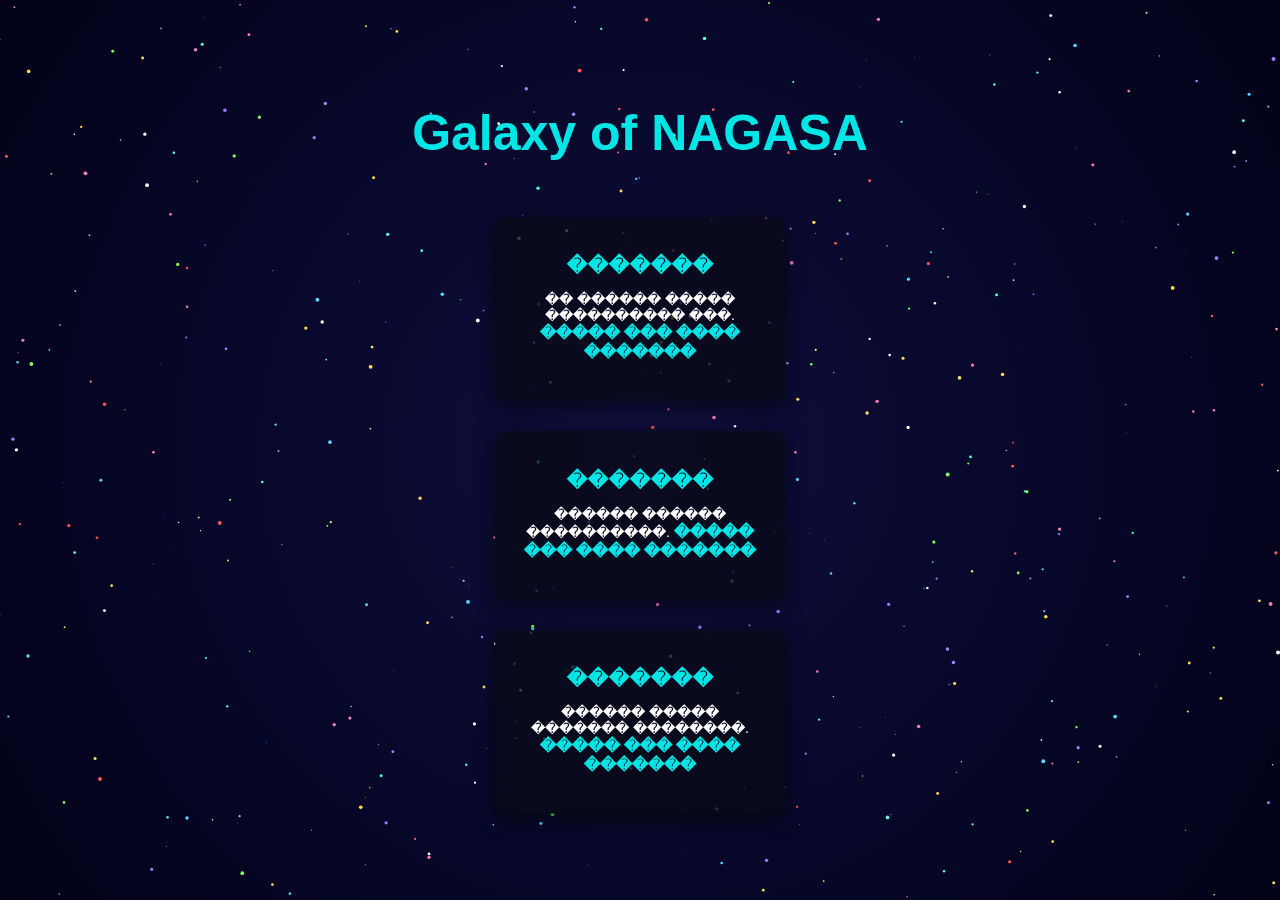
==== dashboard.html @ 5606db0b "Add files via upload" ====
<!DOCTYPE html>
<html lang="ar">
<head>
  <meta charset="UTF-8" />
  <meta name="viewport" content="width=device-width, initial-scale=1.0" />
  <title>Galaxy of NAGASA - ���� ������</title>
  <link rel="stylesheet" href="styles.css" />
</head>
<body>
  <div id="galaxy">
    <canvas id="stars"></canvas>
    <div class="dashboard-container">
      <h1>Galaxy of NAGASA</h1>
      <div class="section-container">
        <div class="section" id="members">
          <h2>�������</h2>
          <p>�� ������ ����� ���������� ���. <a href="members.html">����� ��� ���� �������</a></p>
        </div>
        <div class="section" id="games">
          <h2>�������</h2>
          <p>������ ������ ����������. <a href="games.html">����� ��� ���� �������</a></p>
        </div>
        <div class="section" id="training">
          <h2>�������</h2>
          <p>������ ����� ������� ��������. <a href="training.html">����� ��� ���� �������</a></p>
        </div>
      </div>
    </div>
  </div>
  <script src="script.js"></script>
</body>
</html>
---- styles.css ----
body {
  margin: 0;
  overflow: hidden;
  font-family: 'Orbitron', sans-serif;
  background: radial-gradient(circle, #0f0f3e, #010118);
}

#galaxy {
  position: relative;
  height: 100vh;
  width: 100vw;
}

canvas {
  position: absolute;
  top: 0;
  left: 0;
}

body {
  font-family: 'Orbitron', sans-serif;
  margin: 0;
  padding: 0;
  background: radial-gradient(circle, #0f0f3e, #010118);
  color: #ffffff;
}

#galaxy {
  position: relative;
  height: 100vh;
  width: 100vw;
}

canvas {
  position: absolute;
  top: 0;
  left: 0;
}

.dashboard-container {
  position: relative;
  text-align: center;
  z-index: 10;
  padding: 20px;
}

h1 {
  color: #00e6e6;
  font-size: 36px;
  margin-bottom: 40px;
  font-weight: bold;
}

.section-container {
  display: flex;
  justify-content: space-around;
  align-items: center;
  margin-top: 30px;
  flex-wrap: wrap;
}

.section {
  background-color: rgba(10, 10, 25, 0.9);
  border-radius: 10px;
  padding: 20px;
  margin: 15px;
  width: 250px;
  box-shadow: 0 4px 20px rgba(0, 0, 0, 0.8);
  transition: transform 0.3s ease, box-shadow 0.3s ease;
}

.section h2 {
  color: #00e6e6;
  font-size: 24px;
  margin-bottom: 10px;
}

.section p {
  color: #ffffff;
  font-size: 16px;
  margin-bottom: 20px;
}

.section a {
  color: #00e6e6;
  text-decoration: none;
  font-size: 16px;
  font-weight: bold;
}

.section a:hover {
  color: #00bebe;
  text-decoration: underline;
}

.section:hover {
  transform: scale(1.05);
  box-shadow: 0 8px 30px rgba(0, 0, 0, 0.9);
}

@media (max-width: 768px) {
  .section-container {
    flex-direction: column;
    align-items: center;
  }

  .section {
    width: 80%;
  }
}


.shortcut-link {
  display: inline-block;
  margin-top: 10px;
  padding: 10px;
  color: #00e6e6;
  background-color: #010118;
  text-decoration: none;
  border-radius: 5px;
  transition: background-color 0.3s ease;
}

.shortcut-link:hover {
  background-color: #00bebe;
}

body {
  margin: 0;
  overflow: hidden;
  font-family: 'Orbitron', sans-serif;
  background: radial-gradient(circle, #0f0f3e, #010118);
}

#galaxy {
  position: relative;
  height: 100vh;
  width: 100vw;
}

canvas {
  position: absolute;
  top: 0;
  left: 0;
}

.members-container {
  position: absolute;
  top: 50%;
  left: 50%;
  transform: translate(-50%, -50%);
  text-align: center;
  color: #ffffff;
  width: 80%;
  max-width: 1000px;
}

h1 {
  font-size: 30px;
  margin-bottom: 20px;
}

h2 {
  font-size: 24px;
  margin-bottom: 15px;
}

.add-member form {
  margin-bottom: 30px;
}

input, select, button {
  padding: 12px;
  margin: 8px 0;
  border-radius: 5px;
  border: none;
  font-size: 16px;
}

input, select {
  background-color: #0a0a3c;
  color: #ffffff;
}

button {
  background-color: #00e6e6;
  color: #010118;
  cursor: pointer;
  font-size: 18px;
  transition: background 0.3s;
}

button:hover {
  background-color: #00bebe;
}

table {
  width: 100%;
  margin-top: 20px;
  border-collapse: collapse;
  background-color: rgba(10, 10, 25, 0.9);
  border-radius: 5px;
}

table th, table td {
  padding: 12px;
  text-align: center;
  border: 1px solid #ddd;
}

table th {
  background-color: #0a0a3c;
  color: #00e6e6;
}

table td {
  color: #ffffff;
}

.action-link {
  color: #00e6e6;
  text-decoration: none;
  margin: 0 10px;
}

.action-link:hover {
  color: #00bebe;
}



.login-container {
  position: absolute;
  top: 50%;
  left: 50%;
  transform: translate(-50%, -50%);
  background: rgba(10, 10, 25, 0.9);
  padding: 30px;
  border-radius: 10px;
  text-align: center;
  box-shadow: 0 4px 30px rgba(0, 0, 0, 0.8);
  width: 300px;
}

.dashboard-container {
  position: absolute;
  top: 50%;
  left: 50%;
  transform: translate(-50%, -50%);
  text-align: center;
}

h1 {
  color: #00e6e6;
  margin-bottom: 20px;
  font-size: 24px;
}

input, button {
  width: 100%;
  padding: 12px;
  margin: 12px 0;
  border: none;
  border-radius: 5px;
  font-size: 16px;
}

input {
  background: #0a0a3c;
  color: #ffffff;
  box-shadow: 0 2px 5px rgba(0, 0, 0, 0.5);
}

button {
  background: #00e6e6;
  color: #010118;
  cursor: pointer;
  transition: background 0.3s ease;
  font-size: 18px;
}

button:hover {
  background: #00bebe;
  box-shadow: 0 2px 10px rgba(0, 0, 0, 0.5);
}

button:active {
  background: #008c8c;
}

.login-container input:focus,
.login-container button:focus {
  outline: none;
  border: 2px solid #00e6e6;
}

.dashboard-container .section-container {
  display: flex;
  justify-content: space-around;
  margin-top: 40px;
}

.section {
  background: rgba(10, 10, 25, 0.8);
  padding: 20px;
  border-radius: 10px;
  width: 200px;
  color: #fff;
  box-shadow: 0 4px 20px rgba(0, 0, 0, 0.6);
}

.section h2 {
  margin-bottom: 10px;
  font-size: 20px;
}

.section p {
  font-size: 14px;
}

/* ����� ������� ����� ������� */
.section-container {
  display: flex;
  justify-content: space-around;
  margin-top: 40px;
}

.section {
  background: rgba(10, 10, 25, 0.8);
  padding: 20px;
  border-radius: 10px;
  width: 250px;
  color: #fff;
  box-shadow: 0 4px 20px rgba(0, 0, 0, 0.6);
}

#members-list {
  margin-top: 20px;
  padding: 10px;
  background: rgba(10, 10, 25, 0.7);
  border-radius: 8px;
  max-height: 300px;
  overflow-y: auto;
}

.member-card {
  background: rgba(20, 20, 40, 0.8);
  margin-bottom: 15px;
  padding: 10px;
  border-radius: 8px;
  display: flex;
  justify-content: space-between;
  align-items: center;
}

.member-card h3 {
  margin: 0;
  font-size: 18px;
}

.member-card p {
  font-size: 14px;
  color: #ccc;
}

#add-member-btn {
  margin-top: 20px;
  padding: 10px;
  background-color: #00e6e6;
  color: #010118;
  border: none;
  border-radius: 5px;
  cursor: pointer;
  font-size: 16px;
  transition: background 0.3s ease;
}

#add-member-btn:hover {
  background-color: #00bebe;
}

/* ����� ������� ����� ������� */
.games-list {
  display: grid;
  grid-template-columns: repeat(3, 1fr);
  gap: 20px;
  margin-top: 20px;
}

.game-card {
  background: rgba(20, 20, 40, 0.8);
  padding: 20px;
  border-radius: 10px;
  color: #fff;
  box-shadow: 0 4px 20px rgba(0, 0, 0, 0.6);
  text-align: center;
}

.game-card h3 {
  margin-bottom: 15px;
  font-size: 20px;
}

.game-card p {
  font-size: 14px;
  color: #ccc;
}

.game-card button {
  padding: 10px;
  background-color: #00e6e6;
  color: #010118;
  border: none;
  border-radius: 5px;
  cursor: pointer;
  font-size: 16px;
  transition: background 0.3s ease;
}

.game-card button:hover {
  background-color: #00bebe;
}

.game-card button:active {
  background-color: #008c8c;
}

/* ����� ��� ����� ������� */
body {
  font-family: 'Orbitron', sans-serif;
  margin: 0;
  background: radial-gradient(circle, #0f0f3e, #010118);
  overflow: hidden;
}

#galaxy {
  position: relative;
  height: 100vh;
  width: 100vw;
}

canvas {
  position: absolute;
  top: 0;
  left: 0;
  width: 100%;
  height: 100%;
}

/* ����� ������� ������� */
.header-container {
  position: relative;
  z-index: 10;
  padding: 30px;
  text-align: center;
  color: #fff;
}

h1 {
  font-size: 50px;
  color: #00e6e6;
  margin-bottom: 20px;
}

/* ����� ���� ������ */
.navigation {
  display: flex;
  justify-content: center;
  gap: 20px;
}

.navigation a {
  font-size: 20px;
  text-decoration: none;
  color: #fff;
  padding: 10px 20px;
  background-color: rgba(10, 10, 25, 0.7);
  border-radius: 5px;
  transition: background-color 0.3s ease;
}

.navigation a:hover {
  background-color: #00e6e6;
  color: #010118;
}

/* ����� ������� �������� */
@keyframes starMovement {
  from {
    transform: translateX(0) translateY(0);
  }
  to {
    transform: translateX(-100%) translateY(-100%);
  }
}
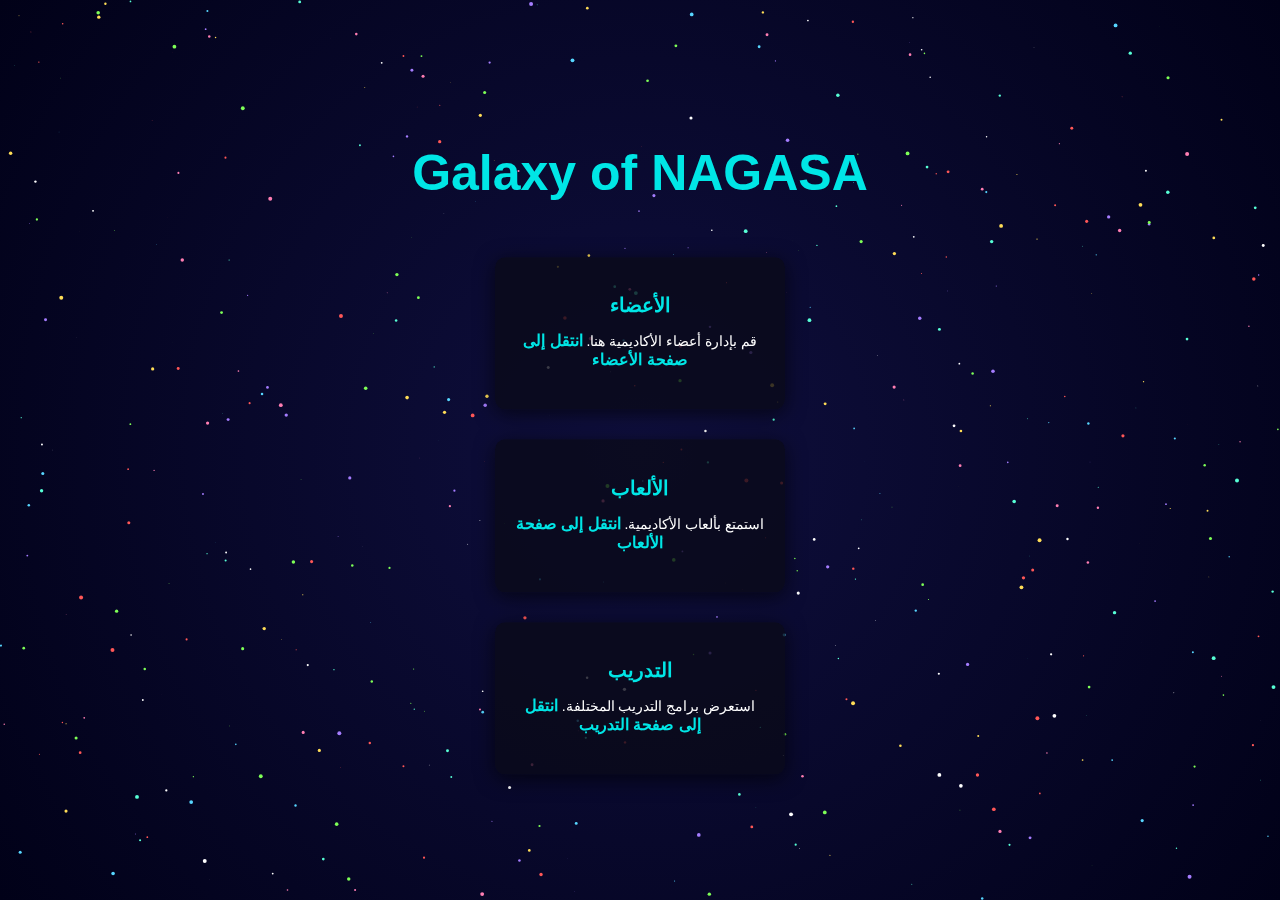
==== commit 807cd8a6: "Update dashboard.html" ====
--- a/dashboard.html
+++ b/dashboard.html
@@ -3,7 +3,13 @@
 <head>
   <meta charset="UTF-8" />
   <meta name="viewport" content="width=device-width, initial-scale=1.0" />
-  <title>Galaxy of NAGASA - ���� ������</title>
+    <link href="https://fonts.googleapis.com/css2?family=Cairo&display=swap" rel="stylesheet">
+    <style>
+        body {
+            font-family: 'Cairo', sans-serif;
+        }
+    </style> 
+  <title>Galaxy of NAGASA - لوحة التحكم</title>
   <link rel="stylesheet" href="styles.css" />
 </head>
 <body>
@@ -13,16 +19,16 @@
       <h1>Galaxy of NAGASA</h1>
       <div class="section-container">
         <div class="section" id="members">
-          <h2>�������</h2>
-          <p>�� ������ ����� ���������� ���. <a href="members.html">����� ��� ���� �������</a></p>
+          <h2>الأعضاء</h2>
+          <p>قم بإدارة أعضاء الأكاديمية هنا. <a href="members.html">انتقل إلى صفحة الأعضاء</a></p>
         </div>
         <div class="section" id="games">
-          <h2>�������</h2>
-          <p>������ ������ ����������. <a href="games.html">����� ��� ���� �������</a></p>
+          <h2>الألعاب</h2>
+          <p>استمتع بألعاب الأكاديمية. <a href="games.html">انتقل إلى صفحة الألعاب</a></p>
         </div>
         <div class="section" id="training">
-          <h2>�������</h2>
-          <p>������ ����� ������� ��������. <a href="training.html">����� ��� ���� �������</a></p>
+          <h2>التدريب</h2>
+          <p>استعرض برامج التدريب المختلفة. <a href="training.html">انتقل إلى صفحة التدريب</a></p>
         </div>
       </div>
     </div>
